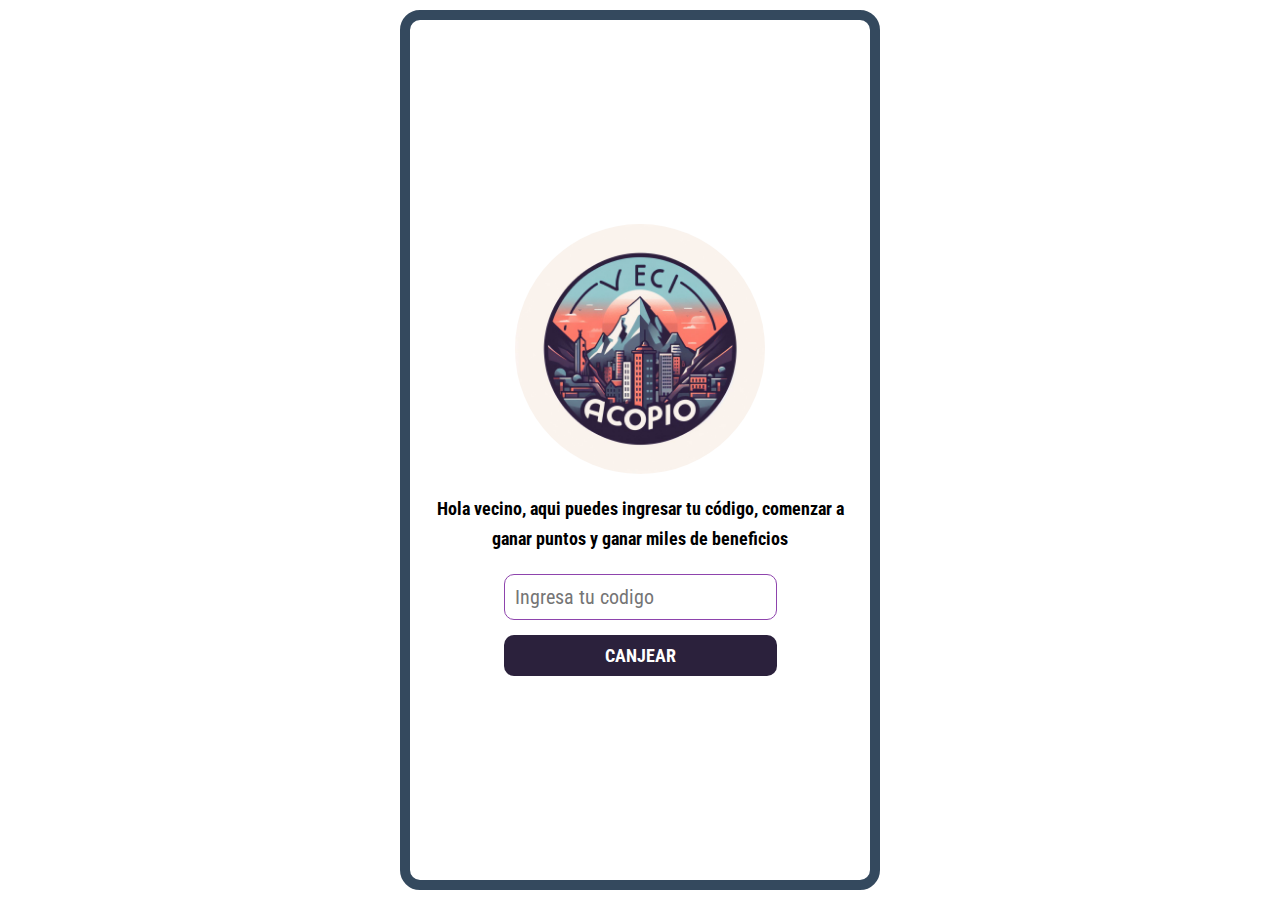
==== index.html @ 50d80a19 "1ro" ====
<!DOCTYPE html>
<html lang="es">
<head>
    <meta charset="UTF-8">
    <meta name="viewport" content="width=device-width, initial-scale=1.0">
    <title>Veci Acopio</title>
    <link rel="preconnect" href="https://fonts.googleapis.com">
    <link rel="preconnect" href="https://fonts.gstatic.com" crossorigin>
    <link href="https://fonts.googleapis.com/css2?family=Roboto+Condensed:wght@400;700&display=swap" rel="stylesheet">
    <link rel="stylesheet" href="css/estilos.css">
</head>
<body>
    <section class="main">
        <div class="main__imgBox">
            <img src="img/veci_acopio.png" alt="">
        </div>
        <h2 class="main__titulo">
            Hola vecino, aqui puedes ingresar tu código, comenzar a ganar puntos y ganar miles de beneficios
        </h2>
        <form class="main__form" method="post" action="code.html">
            <input type="text" placeholder="Ingresa tu codigo" required>
            <input type="submit" value="Canjear">
        </form>
    </section>
    <script src="js/codigo.js"></script>
</body>
</html>
---- css/estilos.css ----
* {
  margin: 0;
  padding: 0;
  box-sizing: border-box;
}

html {
  font-size: 62.5%;
}
@media only screen and (max-width: 36em) {
  html {
    font-size: 50%;
  }
}

a {
  text-decoration: none;
  display: inline-block;
}

ul,
ol {
  list-style: none;
}

body {
  padding: 1rem 0;
}

.main {
  max-width: 48em;
  border: 10px solid #34495e;
  border-radius: 20px;
  height: calc(100vh - 2rem);
  margin-left: auto;
  margin-right: auto;
  display: flex;
  flex-direction: column;
  align-items: center;
  justify-content: center;
}
.main__imgBox {
  width: 25rem;
  height: 25rem;
  border-radius: 50%;
}
.main__imgBox img {
  width: 100%;
  border-radius: 50%;
}
.main__titulo {
  font-family: "Roboto Condensed", sans-serif;
  font-size: 1.8rem;
  text-align: center;
  margin: 2rem 0;
  padding: 0 2rem;
  line-height: 3rem;
}
.main__form {
  display: flex;
  flex-direction: column;
  row-gap: 1.5rem;
}
.main__form input[type=text] {
  outline: 0;
  font-size: 2rem;
  border: 1px solid #8e44ad;
  border-radius: 1rem;
  padding: 1rem;
  font-family: "Roboto Condensed", sans-serif;
}
.main__form input[type=submit] {
  border: none;
  outline: 0;
  font-family: "Roboto Condensed", sans-serif;
  font-size: 1.8rem;
  text-transform: uppercase;
  padding: 1rem;
  font-weight: 700;
  background-color: #2b213c;
  color: white;
  border-radius: 1rem;
}

.code {
  max-width: 48em;
  border: 10px solid #34495e;
  border-radius: 20px;
  height: calc(100vh - 2rem);
  margin-left: auto;
  margin-right: auto;
  padding: 2rem;
}
.code__top {
  display: flex;
  justify-content: space-between;
  align-items: center;
}
.code__top__left {
  display: flex;
  align-items: center;
  column-gap: 1rem;
}
.code__top__left__imgBox {
  width: 8rem;
  height: 8rem;
  border-radius: 50%;
}
.code__top__left__imgBox img {
  width: 100%;
  border-radius: 50%;
}
.code__top__left__saludo {
  font-family: "Roboto Condensed", sans-serif;
  font-size: 1.4rem;
}
.code__top__right a {
  font-size: 2.8rem;
}
.code__mensaje {
  font-size: 2rem;
  color: #1abc9c;
  text-align: center;
  font-family: "Roboto Condensed", sans-serif;
  margin: 1rem 0;
}
.code__detalle {
  margin-top: 3rem;
}
.code__detalle__titulo {
  font-family: "Roboto Condensed", sans-serif;
  font-size: 2rem;
  color: #2b213c;
  border-bottom: 0.4rem solid #2b213c;
}
.code__detalle__box {
  display: flex;
  padding: 2rem;
}
.code__detalle__box__col {
  width: 50%;
}
.code__detalle__box__col__group {
  font-family: "Roboto Condensed", sans-serif;
  margin-bottom: 1rem;
  font-size: 1.8rem;
}
.code__detalle__box__col__group span {
  font-weight: 700;
}
.code__detalle__puntos {
  font-size: 3.4rem;
  font-family: "Roboto Condensed", sans-serif;
  text-align: center;
  padding: 2rem 0;
  color: #c0392b;
  font-weight: 700;
}
.code__detalle__tituloCanje {
  font-size: 2rem;
  font-family: "Roboto Condensed", sans-serif;
  text-transform: uppercase;
  text-align: center;
  padding: 2rem 0;
  color: #16a085;
  font-weight: 700;
}
.code__detalle__imgBox {
  display: flex;
  flex-wrap: wrap;
}
.code__detalle__imgBox__box {
  width: 50%;
  padding: 3rem;
}
.code__detalle__imgBox__box img {
  width: 100%;
}

/*# sourceMappingURL=estilos.css.map */
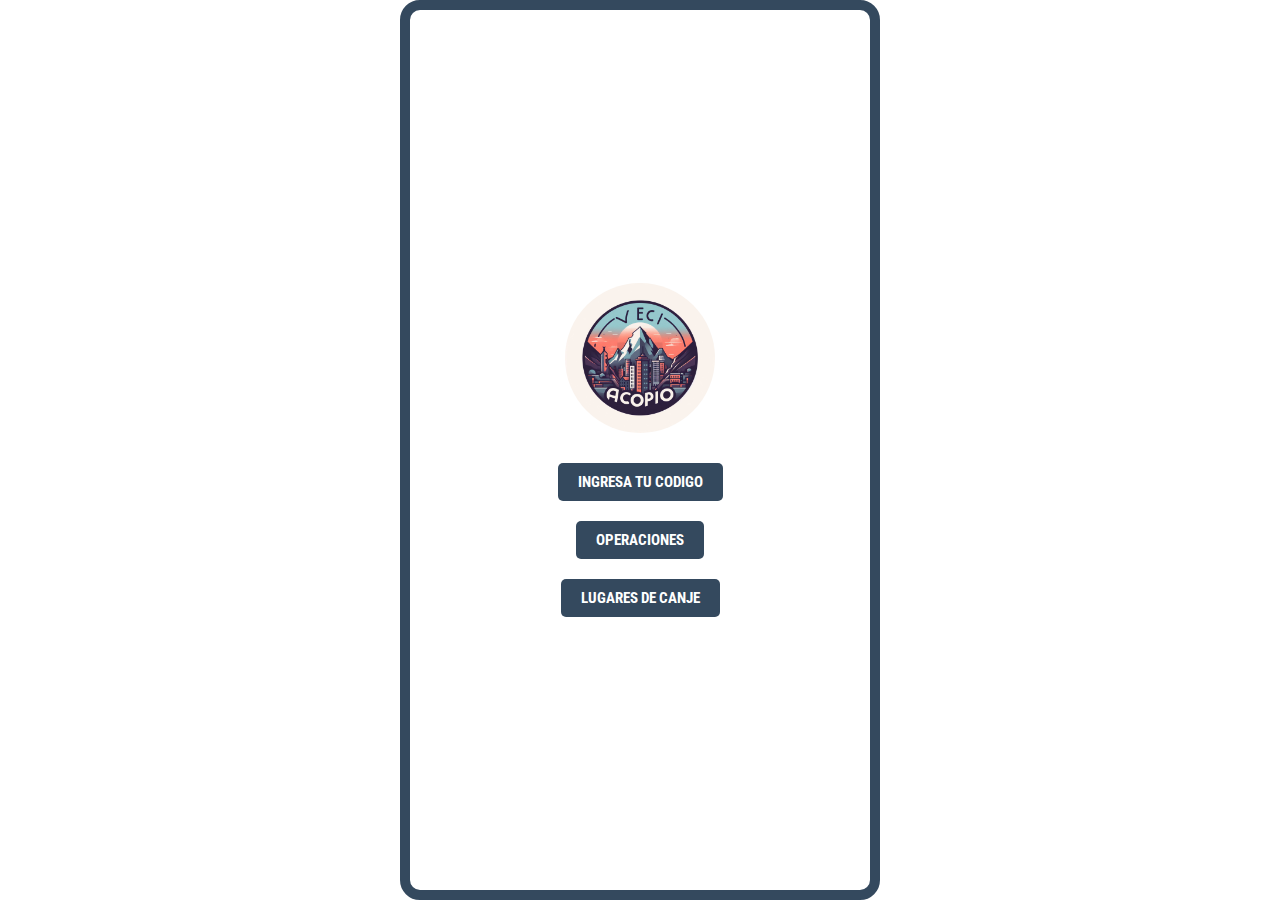
==== commit c3cacd18: "menu" ====
--- a/index.html
+++ b/index.html
@@ -14,13 +14,17 @@
         <div class="main__imgBox">
             <img src="img/veci_acopio.png" alt="">
         </div>
-        <h2 class="main__titulo">
-            Hola vecino, aqui puedes ingresar tu código, comenzar a ganar puntos y ganar miles de beneficios
-        </h2>
-        <form class="main__form" method="post" action="code.html">
-            <input type="text" placeholder="Ingresa tu codigo" required>
-            <input type="submit" value="Canjear">
-        </form>
+        <div class="main__nav">
+            <div class="main__nav__item">
+                <a href="code.html" class="main__nav__item__link">Ingresa tu codigo</a>
+            </div>
+            <div class="main__nav__item">
+                <a href="" class="main__nav__item__link">Operaciones</a>
+            </div>
+            <div class="main__nav__item">
+                <a href="" class="main__nav__item__link">Lugares de Canje</a>
+            </div>
+        </div>
     </section>
     <script src="js/codigo.js"></script>
 </body>
--- a/css/estilos.css
+++ b/css/estilos.css
@@ -23,15 +23,11 @@
   list-style: none;
 }
 
-body {
-  padding: 1rem 0;
-}
-
 .main {
   max-width: 48em;
   border: 10px solid #34495e;
   border-radius: 20px;
-  height: calc(100vh - 2rem);
+  height: 100vh;
   margin-left: auto;
   margin-right: auto;
   display: flex;
@@ -39,9 +35,26 @@
   align-items: center;
   justify-content: center;
 }
+.main__nav {
+  margin-top: 3rem;
+  display: flex;
+  flex-direction: column;
+  align-items: center;
+  row-gap: 2rem;
+}
+.main__nav__item__link {
+  font-family: "Roboto Condensed", sans-serif;
+  text-transform: uppercase;
+  color: white;
+  font-size: 1.5rem;
+  font-weight: 700;
+  background-color: #34495e;
+  padding: 1rem 2rem;
+  border-radius: 0.5rem;
+}
 .main__imgBox {
-  width: 25rem;
-  height: 25rem;
+  width: 15rem;
+  height: 15rem;
   border-radius: 50%;
 }
 .main__imgBox img {
@@ -86,7 +99,7 @@
   max-width: 48em;
   border: 10px solid #34495e;
   border-radius: 20px;
-  height: calc(100vh - 2rem);
+  height: 100vh;
   margin-left: auto;
   margin-right: auto;
   padding: 2rem;
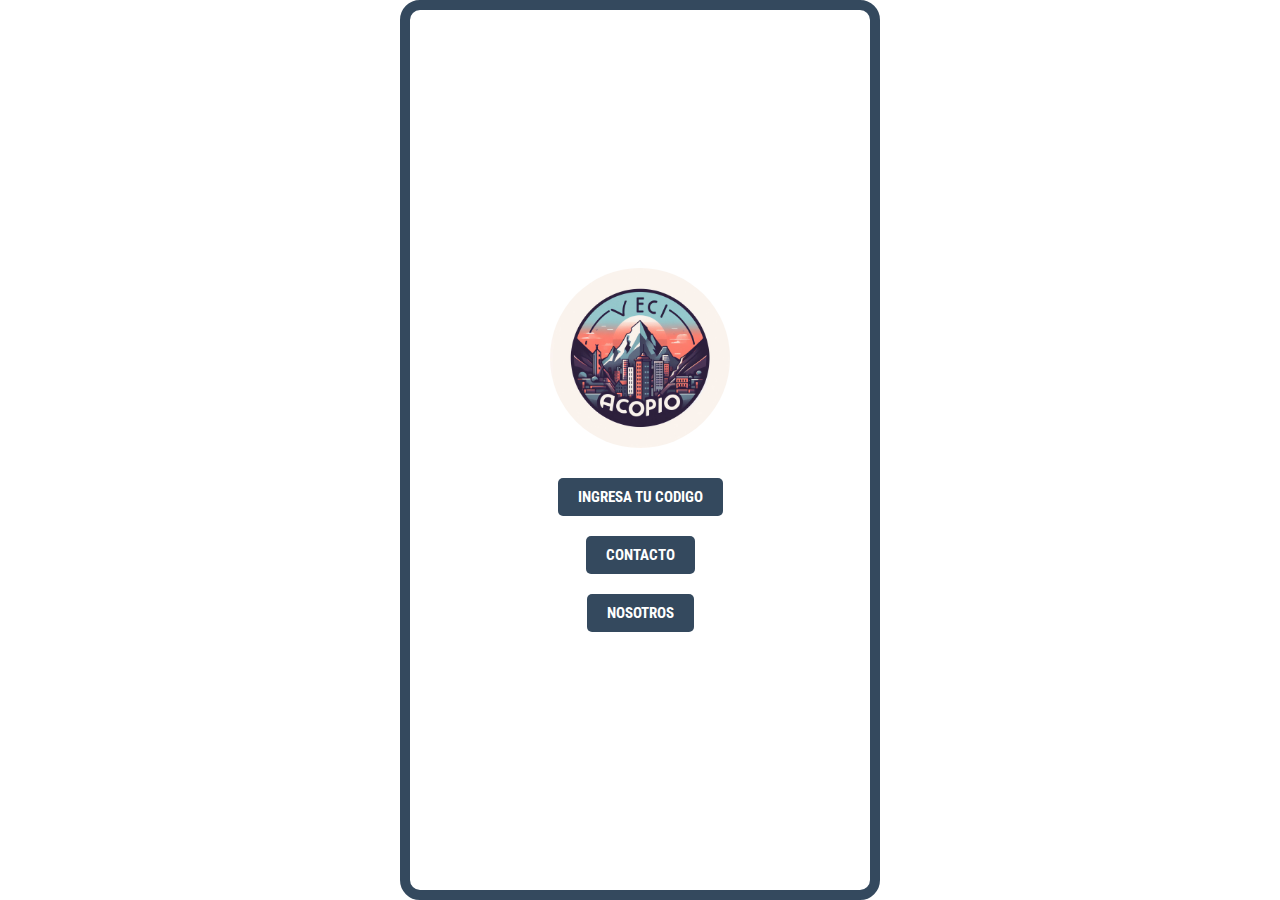
==== commit 802af494: "a3" ====
--- a/index.html
+++ b/index.html
@@ -19,10 +19,10 @@
                 <a href="code.html" class="main__nav__item__link">Ingresa tu codigo</a>
             </div>
             <div class="main__nav__item">
-                <a href="" class="main__nav__item__link">Operaciones</a>
+                <a href="contacto.html" class="main__nav__item__link">Contacto</a>
             </div>
             <div class="main__nav__item">
-                <a href="" class="main__nav__item__link">Lugares de Canje</a>
+                <a href="nosotros.html" class="main__nav__item__link">Nosotros</a>
             </div>
         </div>
     </section>
--- a/css/estilos.css
+++ b/css/estilos.css
@@ -1,193 +1,265 @@
 * {
-  margin: 0;
-  padding: 0;
-  box-sizing: border-box;
+    margin: 0;
+    padding: 0;
+    box-sizing: border-box;
 }
 
 html {
-  font-size: 62.5%;
+    font-size: 62.5%;
 }
 @media only screen and (max-width: 36em) {
-  html {
-    font-size: 50%;
-  }
+    html {
+        font-size: 50%;
+    }
 }
 
 a {
-  text-decoration: none;
-  display: inline-block;
+    text-decoration: none;
+    display: inline-block;
 }
 
 ul,
 ol {
-  list-style: none;
+    list-style: none;
 }
 
 .main {
-  max-width: 48em;
-  border: 10px solid #34495e;
-  border-radius: 20px;
-  height: 100vh;
-  margin-left: auto;
-  margin-right: auto;
-  display: flex;
-  flex-direction: column;
-  align-items: center;
-  justify-content: center;
+    max-width: 48em;
+    border: 10px solid #34495e;
+    border-radius: 20px;
+    height: 100vh;
+    margin-left: auto;
+    margin-right: auto;
+    display: flex;
+    flex-direction: column;
+    align-items: center;
+    justify-content: center;
 }
 .main__nav {
-  margin-top: 3rem;
-  display: flex;
-  flex-direction: column;
-  align-items: center;
-  row-gap: 2rem;
+    margin-top: 3rem;
+    display: flex;
+    flex-direction: column;
+    align-items: center;
+    row-gap: 2rem;
 }
 .main__nav__item__link {
-  font-family: "Roboto Condensed", sans-serif;
-  text-transform: uppercase;
-  color: white;
-  font-size: 1.5rem;
-  font-weight: 700;
-  background-color: #34495e;
-  padding: 1rem 2rem;
-  border-radius: 0.5rem;
+    font-family: 'Roboto Condensed', sans-serif;
+    text-transform: uppercase;
+    color: white;
+    font-size: 1.5rem;
+    font-weight: 700;
+    background-color: #34495e;
+    padding: 1rem 2rem;
+    border-radius: 0.5rem;
 }
 .main__imgBox {
-  width: 15rem;
-  height: 15rem;
-  border-radius: 50%;
+    width: 18rem;
+    height: 18rem;
+    border-radius: 50%;
 }
 .main__imgBox img {
-  width: 100%;
-  border-radius: 50%;
+    width: 100%;
+    border-radius: 50%;
 }
 .main__titulo {
-  font-family: "Roboto Condensed", sans-serif;
-  font-size: 1.8rem;
-  text-align: center;
-  margin: 2rem 0;
-  padding: 0 2rem;
-  line-height: 3rem;
+    font-family: 'Roboto Condensed', sans-serif;
+    font-size: 1.8rem;
+    text-align: center;
+    margin: 2rem 0;
+    padding: 0 2rem;
+    line-height: 3rem;
 }
 .main__form {
-  display: flex;
-  flex-direction: column;
-  row-gap: 1.5rem;
-}
-.main__form input[type=text] {
-  outline: 0;
-  font-size: 2rem;
-  border: 1px solid #8e44ad;
-  border-radius: 1rem;
-  padding: 1rem;
-  font-family: "Roboto Condensed", sans-serif;
-}
-.main__form input[type=submit] {
-  border: none;
-  outline: 0;
-  font-family: "Roboto Condensed", sans-serif;
-  font-size: 1.8rem;
-  text-transform: uppercase;
-  padding: 1rem;
-  font-weight: 700;
-  background-color: #2b213c;
-  color: white;
-  border-radius: 1rem;
+    display: flex;
+    flex-direction: column;
+    row-gap: 1.5rem;
+}
+.main__form input[type='text'], {
+    outline: 0;
+    font-size: 2rem;
+    border: 1px solid #8e44ad;
+    border-radius: 1rem;
+    padding: 1rem;
+    font-family: 'Roboto Condensed', sans-serif;
+}
+.main__form input[type='submit'] {
+    border: none;
+    outline: 0;
+    font-family: 'Roboto Condensed', sans-serif;
+    font-size: 1.8rem;
+    text-transform: uppercase;
+    padding: 1rem;
+    font-weight: 700;
+    background-color: #2b213c;
+    color: white;
+    border-radius: 1rem;
 }
 
 .code {
-  max-width: 48em;
-  border: 10px solid #34495e;
-  border-radius: 20px;
-  height: 100vh;
-  margin-left: auto;
-  margin-right: auto;
-  padding: 2rem;
+    max-width: 48em;
+    border: 10px solid #34495e;
+    border-radius: 20px;
+    height: 100vh;
+    margin-left: auto;
+    margin-right: auto;
+    padding: 2rem;
+}
+.code__main {
+    height: calc(100% - 8rem);
+    display: flex;
+    flex-direction: column;
+    justify-content: center;
+}
+.code__titulo {
+    font-family: 'Roboto Condensed', sans-serif;
+    font-size: 1.8rem;
+    text-align: center;
+    margin: 2rem 0;
+    padding: 0 2rem;
+    line-height: 3rem;
+}
+.code__form {
+    display: flex;
+    flex-direction: column;
+    row-gap: 1.5rem;
+}
+.code__form input[type='text'],
+.code__form input[type='email'],
+.code__form textarea {
+    outline: 0;
+    font-size: 2rem;
+    border: 1px solid #8e44ad;
+    border-radius: 1rem;
+    padding: 1rem;
+    font-family: 'Roboto Condensed', sans-serif;
+}
+.code__form input[type='submit'] {
+    border: none;
+    outline: 0;
+    font-family: 'Roboto Condensed', sans-serif;
+    font-size: 1.8rem;
+    text-transform: uppercase;
+    padding: 1rem;
+    font-weight: 700;
+    background-color: #2b213c;
+    color: white;
+    border-radius: 1rem;
 }
 .code__top {
-  display: flex;
-  justify-content: space-between;
-  align-items: center;
+    display: flex;
+    justify-content: space-between;
+    align-items: center;
 }
 .code__top__left {
-  display: flex;
-  align-items: center;
-  column-gap: 1rem;
+    display: flex;
+    align-items: center;
+    column-gap: 1rem;
 }
 .code__top__left__imgBox {
-  width: 8rem;
-  height: 8rem;
-  border-radius: 50%;
+    width: 8rem;
+    height: 8rem;
+    border-radius: 50%;
 }
 .code__top__left__imgBox img {
-  width: 100%;
-  border-radius: 50%;
+    width: 100%;
+    border-radius: 50%;
 }
 .code__top__left__saludo {
-  font-family: "Roboto Condensed", sans-serif;
-  font-size: 1.4rem;
+    font-family: 'Roboto Condensed', sans-serif;
+    font-size: 1.4rem;
 }
 .code__top__right a {
-  font-size: 2.8rem;
+    font-size: 2.8rem;
 }
 .code__mensaje {
-  font-size: 2rem;
-  color: #1abc9c;
-  text-align: center;
-  font-family: "Roboto Condensed", sans-serif;
-  margin: 1rem 0;
+    font-size: 2rem;
+    color: #1abc9c;
+    text-align: center;
+    font-family: 'Roboto Condensed', sans-serif;
+    margin: 1rem 0;
 }
 .code__detalle {
-  margin-top: 3rem;
+    margin-top: 3rem;
 }
 .code__detalle__titulo {
-  font-family: "Roboto Condensed", sans-serif;
-  font-size: 2rem;
-  color: #2b213c;
-  border-bottom: 0.4rem solid #2b213c;
+    font-family: 'Roboto Condensed', sans-serif;
+    font-size: 2rem;
+    color: #2b213c;
+    border-bottom: 0.4rem solid #2b213c;
 }
 .code__detalle__box {
-  display: flex;
-  padding: 2rem;
+    display: flex;
+    padding: 2rem;
 }
 .code__detalle__box__col {
-  width: 50%;
+    width: 50%;
 }
 .code__detalle__box__col__group {
-  font-family: "Roboto Condensed", sans-serif;
-  margin-bottom: 1rem;
-  font-size: 1.8rem;
+    font-family: 'Roboto Condensed', sans-serif;
+    margin-bottom: 1rem;
+    font-size: 1.8rem;
 }
 .code__detalle__box__col__group span {
-  font-weight: 700;
+    font-weight: 700;
 }
 .code__detalle__puntos {
-  font-size: 3.4rem;
-  font-family: "Roboto Condensed", sans-serif;
-  text-align: center;
-  padding: 2rem 0;
-  color: #c0392b;
-  font-weight: 700;
+    font-size: 3.4rem;
+    font-family: 'Roboto Condensed', sans-serif;
+    text-align: center;
+    padding: 2rem 0;
+    color: #c0392b;
+    font-weight: 700;
 }
 .code__detalle__tituloCanje {
-  font-size: 2rem;
-  font-family: "Roboto Condensed", sans-serif;
-  text-transform: uppercase;
-  text-align: center;
-  padding: 2rem 0;
-  color: #16a085;
-  font-weight: 700;
+    font-size: 2rem;
+    font-family: 'Roboto Condensed', sans-serif;
+    text-transform: uppercase;
+    text-align: center;
+    padding: 2rem 0;
+    color: #16a085;
+    font-weight: 700;
 }
 .code__detalle__imgBox {
-  display: flex;
-  flex-wrap: wrap;
+    display: flex;
+    flex-wrap: wrap;
 }
 .code__detalle__imgBox__box {
-  width: 50%;
-  padding: 3rem;
+    width: 50%;
+    padding: 3rem;
 }
 .code__detalle__imgBox__box img {
-  width: 100%;
-}
-
+    width: 100%;
+}
+.code__detalle__row {
+    display: flex;
+    flex-wrap: wrap;
+    align-items: center;
+    column-gap: 2rem;
+    margin-bottom: 4rem;
+}
+.code__detalle__row__imgBox{
+  width: calc(35% - 1rem);
+}
+.code__detalle__row__imgBox--img {
+    border-radius: 50%;
+}
+.code__detalle__row__imgBox--titulo {
+    font-family: 'Roboto Condensed', sans-serif;
+    font-size: 1.8rem;
+    font-weight: 700;
+}
+.code__detalle__row__imgBox--img img {
+    width: 100%;
+    border-radius: 50%;
+}
+.code__detalle__row__data{
+    font-family: 'Roboto Condensed', sans-serif;
+    font-size: 1.4rem;
+    width: calc(65% - 1rem)
+    /* font-weight: 700; */
+}
+.code__detalle__row__data ul{
+  list-style: disc;
+  padding-left: 4rem;
+}
 /*# sourceMappingURL=estilos.css.map */
